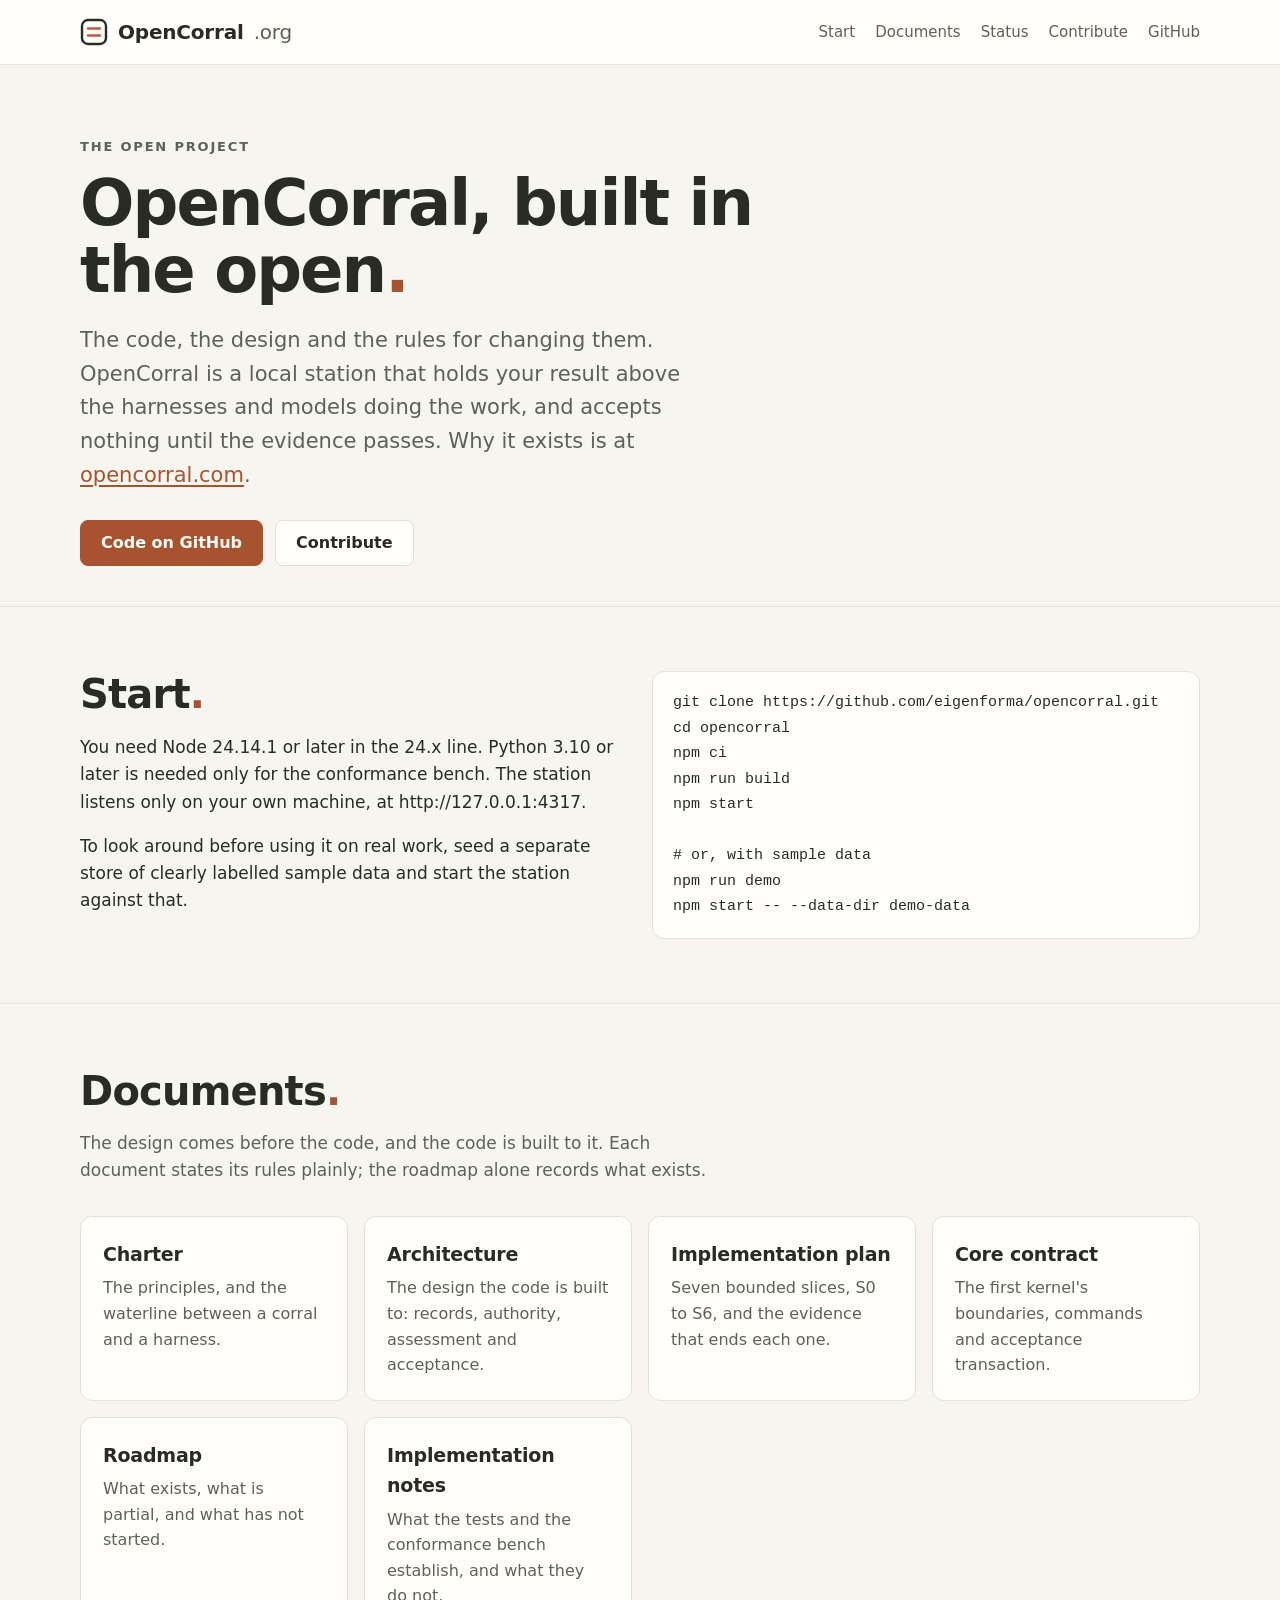
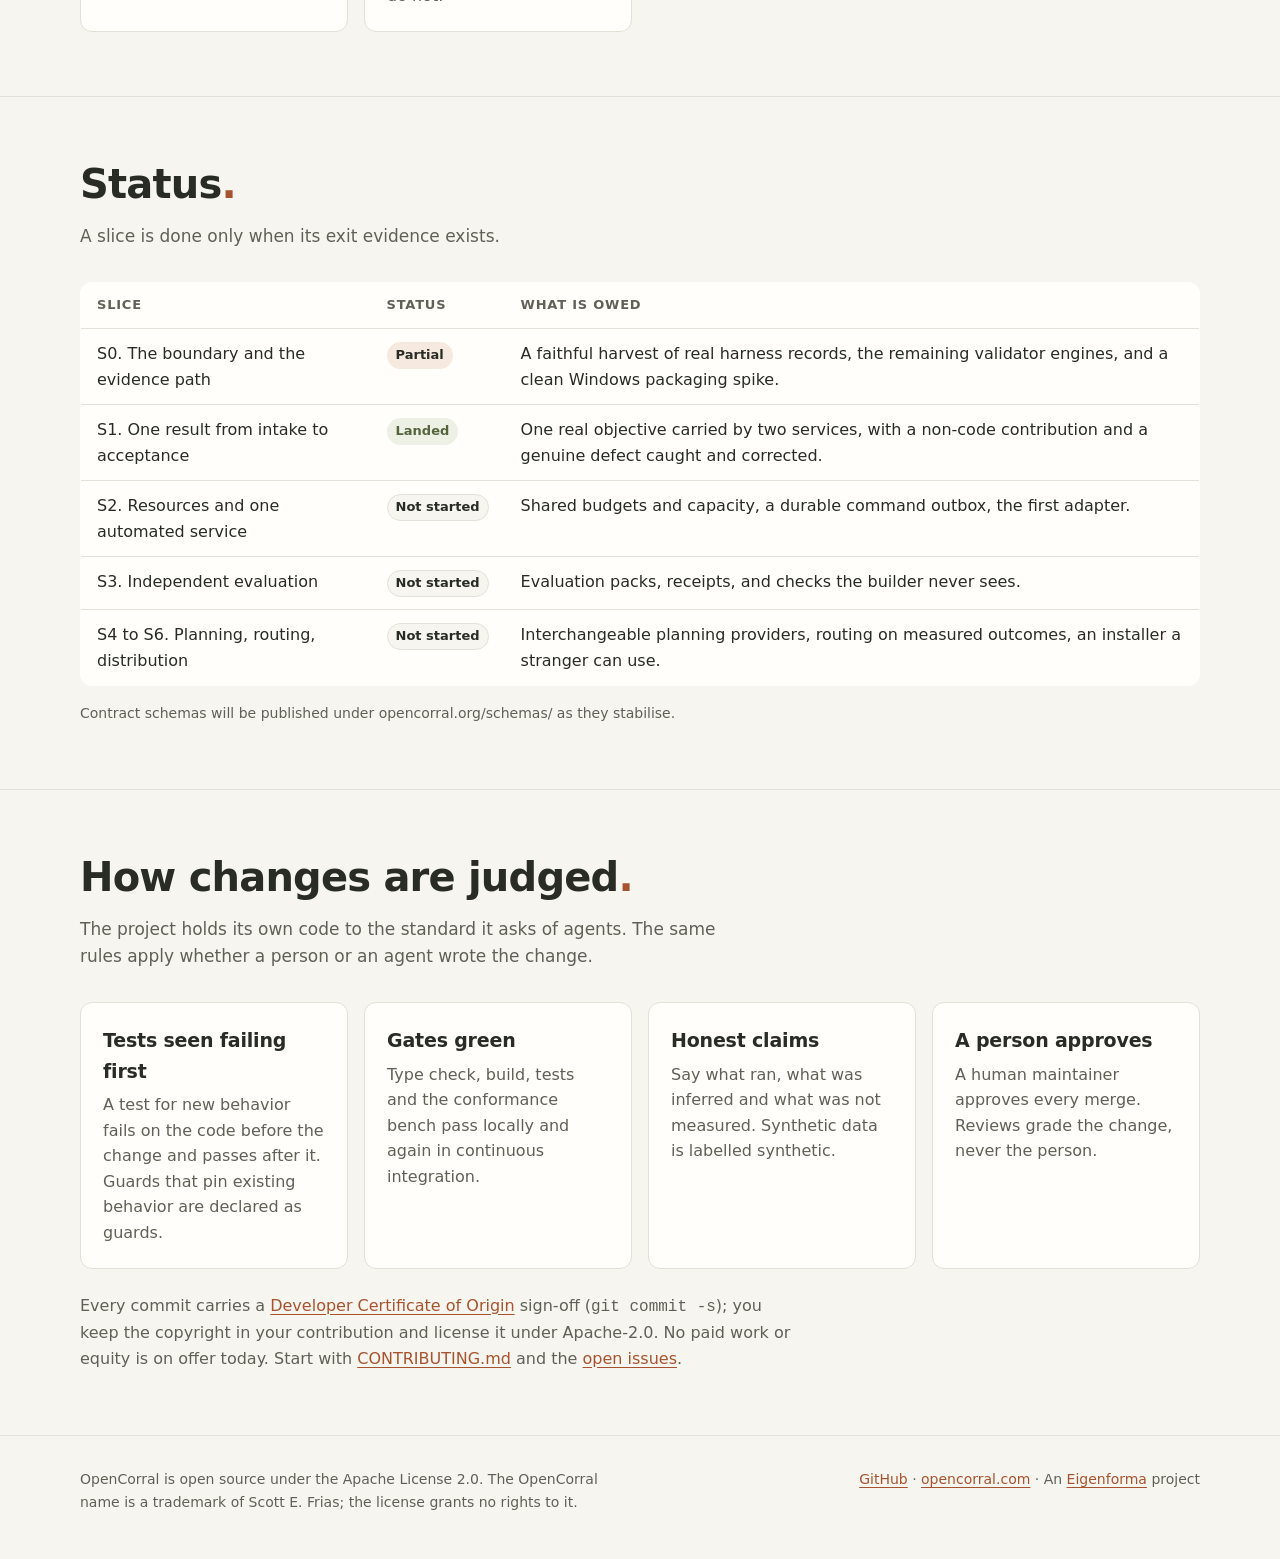
==== index.html @ a3048bc7 "Publish the opencorral.org site The site for opencorral.org, served by GitHub Pages. Drafted by Clau" ====
<!doctype html>
<html lang="en">
<head>
<meta charset="utf-8">
<meta name="viewport" content="width=device-width, initial-scale=1">
<title>OpenCorral · The open project</title>
<meta name="description" content="The OpenCorral open project: the code, the design documents, the roadmap and how changes are judged. Apache-2.0.">
<link rel="stylesheet" href="style.css">
</head>
<body>
<header class="site-head">
  <div class="wrap">
    <a class="brand" href="/" aria-label="OpenCorral open project home">
      <svg width="28" height="28" viewBox="0 0 28 28" fill="none" aria-hidden="true"><rect x="2" y="2" width="24" height="24" rx="6" stroke="currentColor" stroke-width="2.4"/><path d="M8 10.5h12M8 17.5h12" stroke="#b45c3d" stroke-width="2.4" stroke-linecap="round"/></svg>
      OpenCorral <span style="color:var(--muted);font-weight:500">.org</span>
    </a>
    <nav class="site-nav" aria-label="Main">
      <a href="#start">Start</a>
      <a href="#documents">Documents</a>
      <a href="#status">Status</a>
      <a href="#contribute">Contribute</a>
      <a href="https://github.com/eigenforma/opencorral">GitHub</a>
    </nav>
  </div>
</header>

<main>
  <div class="wrap hero">
    <p class="eyebrow">The open project</p>
    <h1>OpenCorral, built in the open<span class="dot">.</span></h1>
    <p class="lede">The code, the design and the rules for changing them. OpenCorral is a local station that holds your result above the harnesses and models doing the work, and accepts nothing until the evidence passes. Why it exists is at <a href="https://opencorral.com">opencorral.com</a>.</p>
    <div class="actions">
      <a class="button primary" href="https://github.com/eigenforma/opencorral">Code on GitHub</a>
      <a class="button" href="#contribute">Contribute</a>
    </div>
  </div>

  <section id="start">
    <div class="wrap two">
      <div>
        <h2>Start<span class="dot">.</span></h2>
        <p>You need Node 24.14.1 or later in the 24.x line. Python 3.10 or later is needed only for the conformance bench. The station listens only on your own machine, at http://127.0.0.1:4317.</p>
        <p>To look around before using it on real work, seed a separate store of clearly labelled sample data and start the station against that.</p>
      </div>
      <div>
<pre><code>git clone https://github.com/eigenforma/opencorral.git
cd opencorral
npm ci
npm run build
npm start

# or, with sample data
npm run demo
npm start -- --data-dir demo-data</code></pre>
      </div>
    </div>
  </section>

  <section id="documents">
    <div class="wrap">
      <h2>Documents<span class="dot">.</span></h2>
      <p class="section-intro">The design comes before the code, and the code is built to it. Each document states its rules plainly; the roadmap alone records what exists.</p>
      <div class="grid">
        <a class="card" href="https://github.com/eigenforma/opencorral/blob/main/docs/CHARTER.md"><h3>Charter</h3><p>The principles, and the waterline between a corral and a harness.</p></a>
        <a class="card" href="https://github.com/eigenforma/opencorral/blob/main/docs/ARCHITECTURE.md"><h3>Architecture</h3><p>The design the code is built to: records, authority, assessment and acceptance.</p></a>
        <a class="card" href="https://github.com/eigenforma/opencorral/blob/main/docs/IMPLEMENTATION_PLAN.md"><h3>Implementation plan</h3><p>Seven bounded slices, S0 to S6, and the evidence that ends each one.</p></a>
        <a class="card" href="https://github.com/eigenforma/opencorral/blob/main/docs/CORE_CONTRACT.md"><h3>Core contract</h3><p>The first kernel's boundaries, commands and acceptance transaction.</p></a>
        <a class="card" href="https://github.com/eigenforma/opencorral/blob/main/docs/ROADMAP.md"><h3>Roadmap</h3><p>What exists, what is partial, and what has not started.</p></a>
        <a class="card" href="https://github.com/eigenforma/opencorral/blob/main/docs/IMPLEMENTATION-NOTES.md"><h3>Implementation notes</h3><p>What the tests and the conformance bench establish, and what they do not.</p></a>
      </div>
    </div>
  </section>

  <section id="status">
    <div class="wrap">
      <h2>Status<span class="dot">.</span></h2>
      <p class="section-intro">A slice is done only when its exit evidence exists.</p>
      <div class="table-box">
        <table class="status">
          <thead><tr><th scope="col">Slice</th><th scope="col">Status</th><th scope="col">What is owed</th></tr></thead>
          <tbody>
            <tr><td>S0. The boundary and the evidence path</td><td><span class="tag partial">Partial</span></td><td>A faithful harvest of real harness records, the remaining validator engines, and a clean Windows packaging spike.</td></tr>
            <tr><td>S1. One result from intake to acceptance</td><td><span class="tag landed">Landed</span></td><td>One real objective carried by two services, with a non-code contribution and a genuine defect caught and corrected.</td></tr>
            <tr><td>S2. Resources and one automated service</td><td><span class="tag">Not started</span></td><td>Shared budgets and capacity, a durable command outbox, the first adapter.</td></tr>
            <tr><td>S3. Independent evaluation</td><td><span class="tag">Not started</span></td><td>Evaluation packs, receipts, and checks the builder never sees.</td></tr>
            <tr><td>S4 to S6. Planning, routing, distribution</td><td><span class="tag">Not started</span></td><td>Interchangeable planning providers, routing on measured outcomes, an installer a stranger can use.</td></tr>
          </tbody>
        </table>
      </div>
      <p class="fineprint">Contract schemas will be published under opencorral.org/schemas/ as they stabilise.</p>
    </div>
  </section>

  <section id="contribute">
    <div class="wrap">
      <h2>How changes are judged<span class="dot">.</span></h2>
      <p class="section-intro">The project holds its own code to the standard it asks of agents. The same rules apply whether a person or an agent wrote the change.</p>
      <div class="grid">
        <div class="card"><h3>Tests seen failing first</h3><p>A test for new behavior fails on the code before the change and passes after it. Guards that pin existing behavior are declared as guards.</p></div>
        <div class="card"><h3>Gates green</h3><p>Type check, build, tests and the conformance bench pass locally and again in continuous integration.</p></div>
        <div class="card"><h3>Honest claims</h3><p>Say what ran, what was inferred and what was not measured. Synthetic data is labelled synthetic.</p></div>
        <div class="card"><h3>A person approves</h3><p>A human maintainer approves every merge. Reviews grade the change, never the person.</p></div>
      </div>
      <p class="not-yet">Every commit carries a <a href="https://developercertificate.org/">Developer Certificate of Origin</a> sign-off (<code>git commit -s</code>); you keep the copyright in your contribution and license it under Apache-2.0. No paid work or equity is on offer today. Start with <a href="https://github.com/eigenforma/opencorral/blob/main/CONTRIBUTING.md">CONTRIBUTING.md</a> and the <a href="https://github.com/eigenforma/opencorral/issues">open issues</a>.</p>
    </div>
  </section>
</main>

<footer class="site-foot">
  <div class="wrap">
    <p>OpenCorral is open source under the Apache License 2.0. The OpenCorral name is a trademark of Scott E. Frias; the license grants no rights to it.</p>
    <p><a href="https://github.com/eigenforma/opencorral">GitHub</a> · <a href="https://opencorral.com">opencorral.com</a> · An <a href="https://eigenforma.com">Eigenforma</a> project</p>
  </div>
</footer>
</body>
</html>
---- style.css ----
:root {
  color-scheme: light dark;
  --canvas: #f6f5f0;
  --surface: #fffefa;
  --ink: #292c25;
  --muted: #5f6157;
  --line: #e2e1d7;
  --accent: #a8532f;
  --accent-ink: #fffefa;
  --olive: #55633d;
  --olive-soft: #edf0e4;
  --warn-soft: #f6e9df;
  --shadow: 0 1px 2px rgba(41, 44, 37, .06), 0 12px 32px rgba(41, 44, 37, .08);
  font-family: "Segoe UI", -apple-system, BlinkMacSystemFont, system-ui, sans-serif;
  line-height: 1.6;
}
@media (prefers-color-scheme: dark) {
  :root {
    --canvas: #1a1b17;
    --surface: #23241f;
    --ink: #ecebe4;
    --muted: #b0b1a6;
    --line: #36372f;
    --accent: #e0896a;
    --accent-ink: #1a1b17;
    --olive: #b3c294;
    --olive-soft: #2b3024;
    --warn-soft: #3a2a22;
    --shadow: 0 1px 2px rgba(0, 0, 0, .3), 0 12px 32px rgba(0, 0, 0, .35);
  }
}
* { box-sizing: border-box; }
body { margin: 0; background: var(--canvas); color: var(--ink); font-size: 17px; }
a { color: var(--accent); text-underline-offset: 3px; }
a:hover { text-decoration-thickness: 2px; }
img { max-width: 100%; height: auto; display: block; }
.wrap { width: min(1120px, 100% - 32px); margin-inline: auto; }

.draft-bar { background: var(--warn-soft); color: var(--ink); text-align: center; font-size: 14px; padding: 8px 16px; border-bottom: 1px solid var(--line); }

.site-head { border-bottom: 1px solid var(--line); background: var(--surface); }
.site-head .wrap { display: flex; align-items: center; justify-content: space-between; gap: 16px; padding-block: 14px; flex-wrap: wrap; }
.brand { display: inline-flex; align-items: center; gap: 10px; color: var(--ink); text-decoration: none; font-weight: 650; font-size: 20px; letter-spacing: -.01em; }
.brand svg { flex: none; }
.site-nav { display: flex; gap: 6px 20px; flex-wrap: wrap; font-size: 15px; }
.site-nav a { color: var(--muted); text-decoration: none; padding: 6px 0; }
.site-nav a:hover { color: var(--ink); }

.hero { padding: 72px 0 40px; }
.eyebrow { font-size: 13px; letter-spacing: .14em; text-transform: uppercase; color: var(--muted); font-weight: 600; margin: 0 0 12px; }
h1 { font-size: clamp(38px, 6vw, 64px); line-height: 1.05; letter-spacing: -.03em; margin: 0 0 20px; font-weight: 650; max-width: 16ch; }
h1 .dot, h2 .dot { color: var(--accent); }
.lede { font-size: clamp(18px, 2.2vw, 21px); color: var(--muted); max-width: 46ch; margin: 0 0 28px; }
.actions { display: flex; gap: 12px; flex-wrap: wrap; align-items: center; }
.button { display: inline-flex; align-items: center; gap: 8px; min-height: 46px; padding: 0 20px; border-radius: 8px; font-weight: 600; font-size: 16px; text-decoration: none; border: 1px solid var(--line); background: var(--surface); color: var(--ink); }
.button.primary { background: var(--accent); border-color: var(--accent); color: var(--accent-ink); }
.fineprint { font-size: 14px; color: var(--muted); margin: 16px 0 0; }

.shot { margin: 8px 0 0; }
.shot img { border-radius: 12px; border: 1px solid var(--line); box-shadow: var(--shadow); }
.shot figcaption { font-size: 14px; color: var(--muted); margin-top: 12px; }

section { padding: 64px 0; border-top: 1px solid var(--line); }
h2 { font-size: clamp(28px, 4vw, 40px); line-height: 1.15; letter-spacing: -.02em; margin: 0 0 16px; font-weight: 650; }
h3 { font-size: 19px; margin: 0 0 6px; letter-spacing: -.01em; }
.section-intro { color: var(--muted); max-width: 60ch; margin: 0 0 32px; }

.quotes { display: grid; gap: 20px; grid-template-columns: repeat(auto-fit, minmax(300px, 1fr)); }
blockquote { margin: 0; padding: 24px; background: var(--surface); border: 1px solid var(--line); border-radius: 12px; font-size: 18px; }
blockquote p { margin: 0; }
.attribution { margin: 24px 0 0; color: var(--muted); font-size: 15px; }

.grid { display: grid; gap: 16px; grid-template-columns: repeat(auto-fit, minmax(260px, 1fr)); }
.card { background: var(--surface); border: 1px solid var(--line); border-radius: 12px; padding: 22px; }
.card p { margin: 0; color: var(--muted); font-size: 16px; }
.not-yet { margin: 24px 0 0; color: var(--muted); font-size: 16px; max-width: 70ch; }

.evidence { display: grid; gap: 40px; grid-template-columns: 1fr; align-items: center; }
@media (min-width: 900px) { .evidence { grid-template-columns: 5fr 7fr; } }
.figure-row { display: grid; gap: 12px; grid-template-columns: repeat(3, 1fr); margin: 24px 0; }
.figure { background: var(--surface); border: 1px solid var(--line); border-radius: 12px; padding: 16px; }
.figure strong { display: block; font-size: 32px; letter-spacing: -.02em; line-height: 1.1; }
.figure span { font-size: 14px; color: var(--muted); }

.join { display: grid; gap: 32px; grid-template-columns: 1fr; }
@media (min-width: 900px) { .join { grid-template-columns: 1fr 1fr; } }
ul.clean { list-style: none; padding: 0; margin: 0; display: grid; gap: 10px; }
ul.clean li { padding: 14px 16px; background: var(--surface); border: 1px solid var(--line); border-radius: 10px; font-size: 16px; }
ul.clean li small { display: block; color: var(--muted); font-size: 13px; letter-spacing: .04em; text-transform: uppercase; margin-bottom: 2px; }
.callout { background: var(--olive-soft); border-radius: 12px; padding: 22px; margin-top: 20px; }
.callout p { margin: 0; }

.site-foot { border-top: 1px solid var(--line); padding: 32px 0 48px; font-size: 14px; color: var(--muted); }
.site-foot .wrap { display: flex; gap: 12px 32px; flex-wrap: wrap; justify-content: space-between; }
.site-foot p { margin: 0; max-width: 60ch; }

@media (max-width: 560px) {
  body { font-size: 16px; }
  .hero { padding-top: 48px; }
  section { padding: 48px 0; }
  .figure strong { font-size: 26px; }
}

pre { background: var(--surface); border: 1px solid var(--line); border-radius: 12px; padding: 18px 20px; overflow-x: auto; font-size: 15px; line-height: 1.7; margin: 0; }
code { font-family: Consolas, "SFMono-Regular", Menlo, monospace; }
.two { display: grid; gap: 24px; grid-template-columns: 1fr; }
@media (min-width: 900px) { .two { grid-template-columns: 1fr 1fr; } }
a.card { text-decoration: none; color: var(--ink); }
a.card:hover { border-color: var(--accent); }
.status { width: 100%; border-collapse: collapse; background: var(--surface); border: 1px solid var(--line); border-radius: 12px; overflow: hidden; font-size: 16px; }
.status th, .status td { text-align: left; padding: 12px 16px; border-bottom: 1px solid var(--line); vertical-align: top; }
.status th { font-size: 13px; letter-spacing: .06em; text-transform: uppercase; color: var(--muted); font-weight: 600; }
.status tr:last-child td { border-bottom: 0; }
.tag { display: inline-block; font-size: 13px; font-weight: 600; padding: 2px 8px; border-radius: 999px; background: var(--canvas); border: 1px solid var(--line); white-space: nowrap; }
.tag.landed { background: var(--olive-soft); color: var(--olive); border-color: transparent; }
.tag.partial { background: var(--warn-soft); border-color: transparent; }
.table-box { overflow-x: auto; }
.two > * { min-width: 0; }
.status { min-width: 600px; }
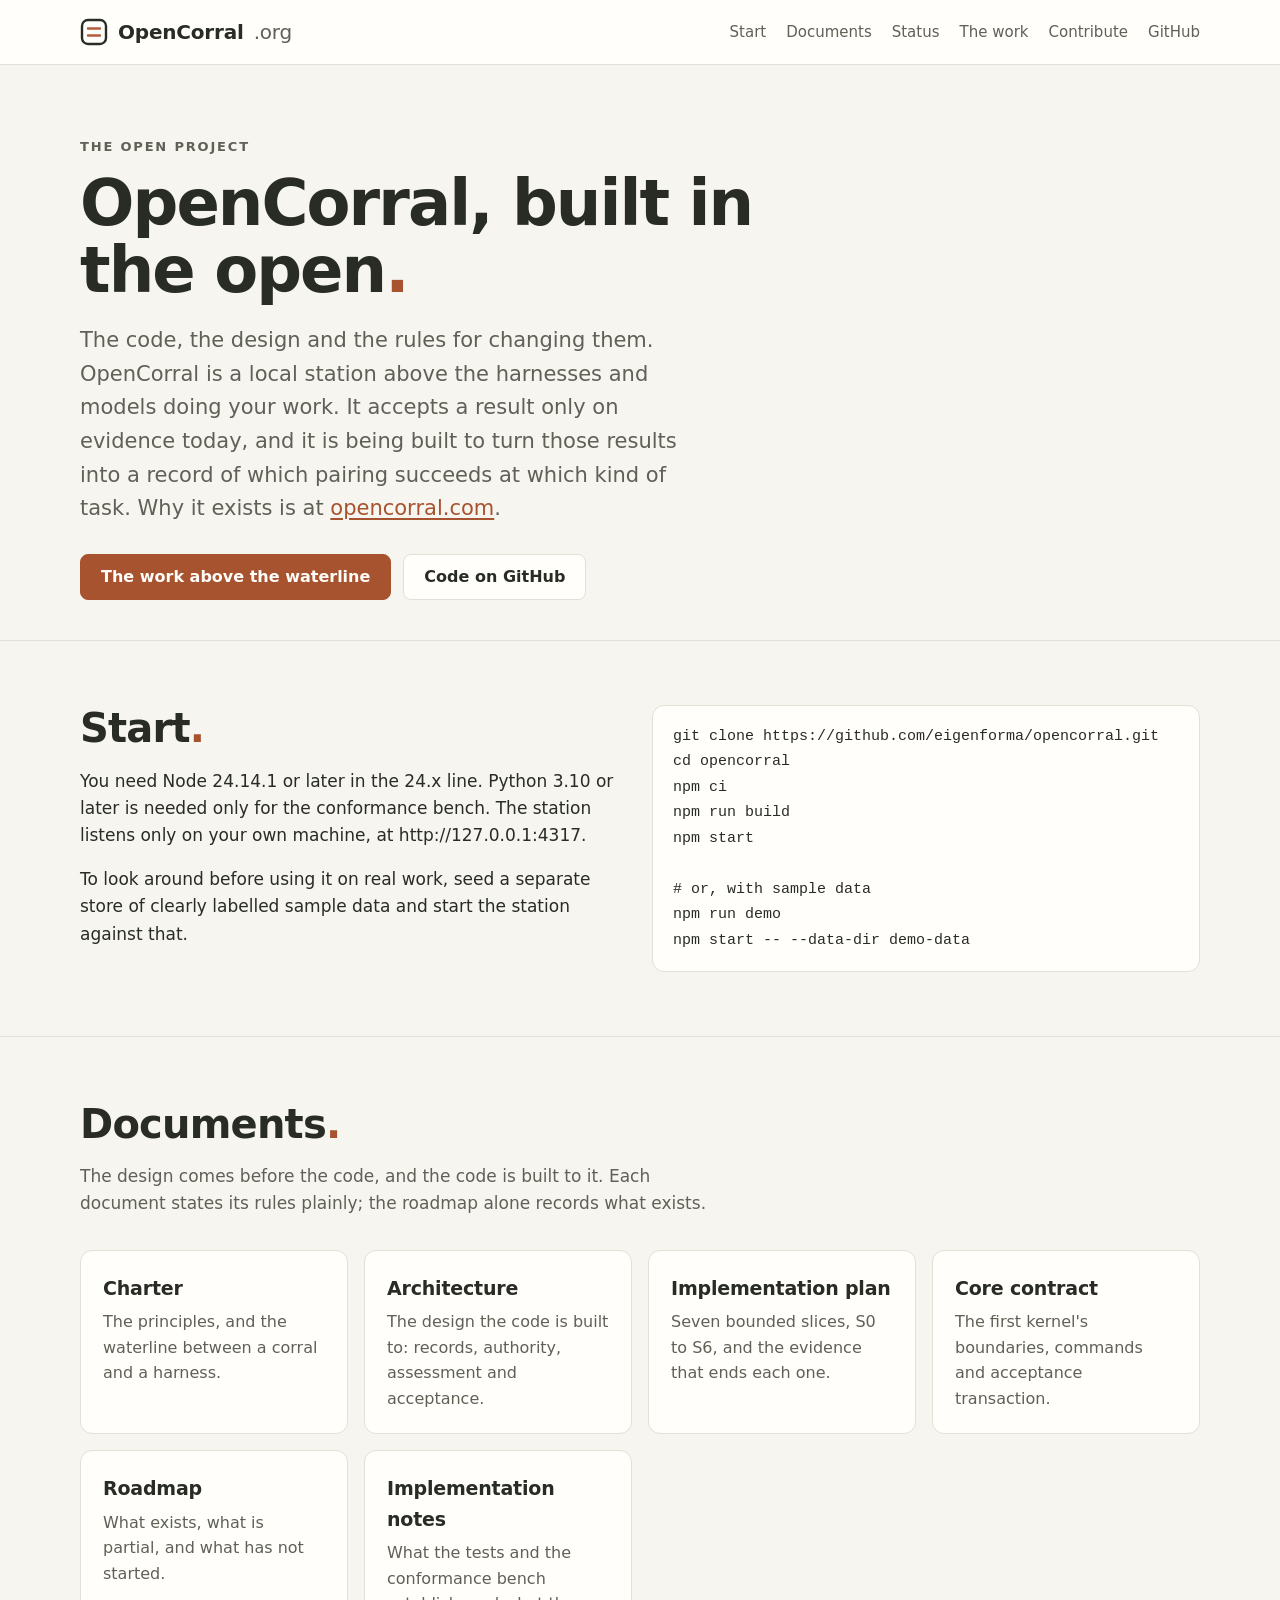
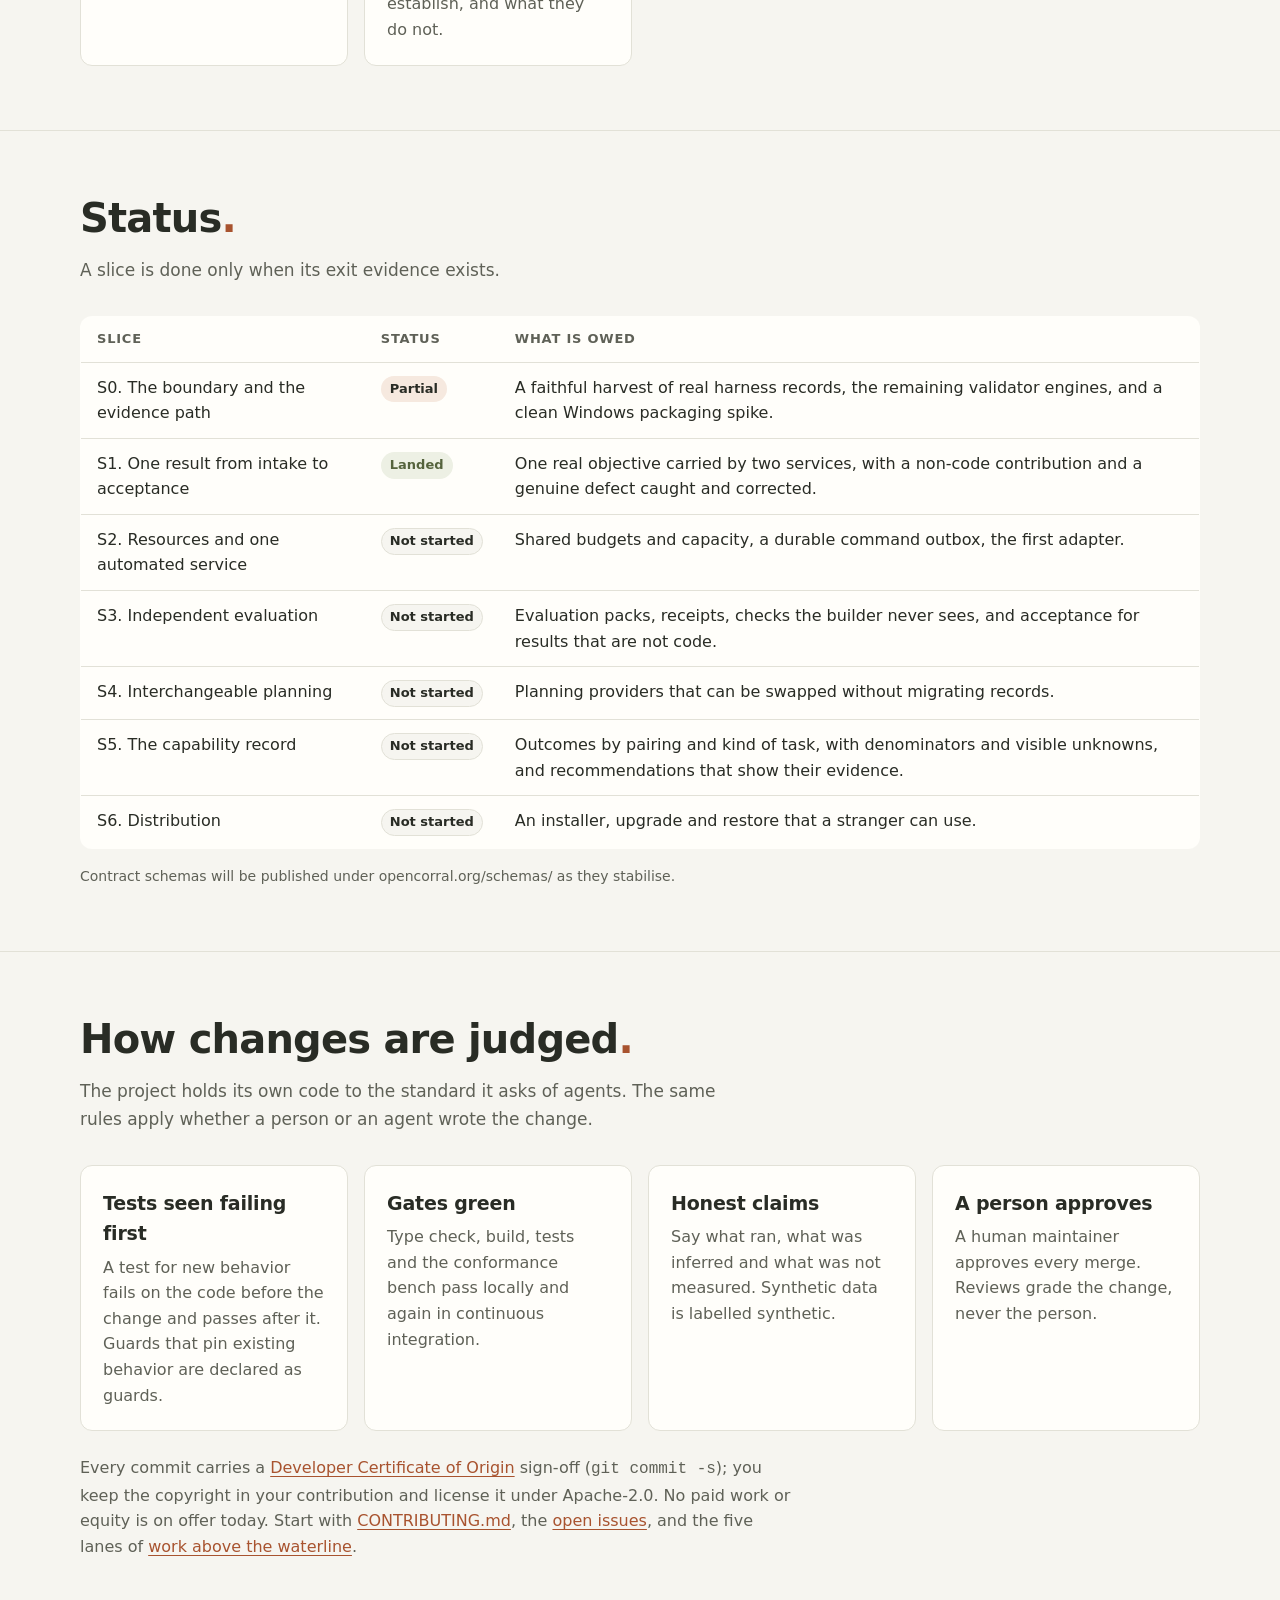
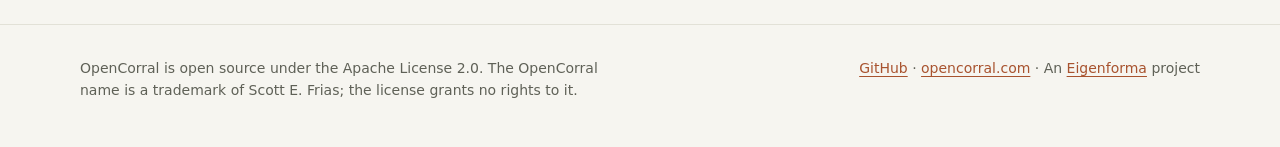
==== commit 698552b2: "Add the work above the waterline for developers A new page at /work/ describes the five lanes of ope" ====
--- a/index.html
+++ b/index.html
@@ -4,7 +4,7 @@
 <meta charset="utf-8">
 <meta name="viewport" content="width=device-width, initial-scale=1">
 <title>OpenCorral · The open project</title>
-<meta name="description" content="The OpenCorral open project: the code, the design documents, the roadmap and how changes are judged. Apache-2.0.">
+<meta name="description" content="The OpenCorral open project: the code, the design documents, the roadmap, the open work above the waterline, and how changes are judged. Apache-2.0.">
 <link rel="stylesheet" href="style.css">
 </head>
 <body>
@@ -18,6 +18,7 @@
       <a href="#start">Start</a>
       <a href="#documents">Documents</a>
       <a href="#status">Status</a>
+      <a href="/work/">The work</a>
       <a href="#contribute">Contribute</a>
       <a href="https://github.com/eigenforma/opencorral">GitHub</a>
     </nav>
@@ -28,10 +29,10 @@
   <div class="wrap hero">
     <p class="eyebrow">The open project</p>
     <h1>OpenCorral, built in the open<span class="dot">.</span></h1>
-    <p class="lede">The code, the design and the rules for changing them. OpenCorral is a local station that holds your result above the harnesses and models doing the work, and accepts nothing until the evidence passes. Why it exists is at <a href="https://opencorral.com">opencorral.com</a>.</p>
+    <p class="lede">The code, the design and the rules for changing them. OpenCorral is a local station above the harnesses and models doing your work. It accepts a result only on evidence today, and it is being built to turn those results into a record of which pairing succeeds at which kind of task. Why it exists is at <a href="https://opencorral.com">opencorral.com</a>.</p>
     <div class="actions">
-      <a class="button primary" href="https://github.com/eigenforma/opencorral">Code on GitHub</a>
-      <a class="button" href="#contribute">Contribute</a>
+      <a class="button primary" href="/work/">The work above the waterline</a>
+      <a class="button" href="https://github.com/eigenforma/opencorral">Code on GitHub</a>
     </div>
   </div>
 
@@ -82,8 +83,10 @@
             <tr><td>S0. The boundary and the evidence path</td><td><span class="tag partial">Partial</span></td><td>A faithful harvest of real harness records, the remaining validator engines, and a clean Windows packaging spike.</td></tr>
             <tr><td>S1. One result from intake to acceptance</td><td><span class="tag landed">Landed</span></td><td>One real objective carried by two services, with a non-code contribution and a genuine defect caught and corrected.</td></tr>
             <tr><td>S2. Resources and one automated service</td><td><span class="tag">Not started</span></td><td>Shared budgets and capacity, a durable command outbox, the first adapter.</td></tr>
-            <tr><td>S3. Independent evaluation</td><td><span class="tag">Not started</span></td><td>Evaluation packs, receipts, and checks the builder never sees.</td></tr>
-            <tr><td>S4 to S6. Planning, routing, distribution</td><td><span class="tag">Not started</span></td><td>Interchangeable planning providers, routing on measured outcomes, an installer a stranger can use.</td></tr>
+            <tr><td>S3. Independent evaluation</td><td><span class="tag">Not started</span></td><td>Evaluation packs, receipts, checks the builder never sees, and acceptance for results that are not code.</td></tr>
+            <tr><td>S4. Interchangeable planning</td><td><span class="tag">Not started</span></td><td>Planning providers that can be swapped without migrating records.</td></tr>
+            <tr><td>S5. The capability record</td><td><span class="tag">Not started</span></td><td>Outcomes by pairing and kind of task, with denominators and visible unknowns, and recommendations that show their evidence.</td></tr>
+            <tr><td>S6. Distribution</td><td><span class="tag">Not started</span></td><td>An installer, upgrade and restore that a stranger can use.</td></tr>
           </tbody>
         </table>
       </div>
@@ -101,7 +104,7 @@
         <div class="card"><h3>Honest claims</h3><p>Say what ran, what was inferred and what was not measured. Synthetic data is labelled synthetic.</p></div>
         <div class="card"><h3>A person approves</h3><p>A human maintainer approves every merge. Reviews grade the change, never the person.</p></div>
       </div>
-      <p class="not-yet">Every commit carries a <a href="https://developercertificate.org/">Developer Certificate of Origin</a> sign-off (<code>git commit -s</code>); you keep the copyright in your contribution and license it under Apache-2.0. No paid work or equity is on offer today. Start with <a href="https://github.com/eigenforma/opencorral/blob/main/CONTRIBUTING.md">CONTRIBUTING.md</a> and the <a href="https://github.com/eigenforma/opencorral/issues">open issues</a>.</p>
+      <p class="not-yet">Every commit carries a <a href="https://developercertificate.org/">Developer Certificate of Origin</a> sign-off (<code>git commit -s</code>); you keep the copyright in your contribution and license it under Apache-2.0. No paid work or equity is on offer today. Start with <a href="https://github.com/eigenforma/opencorral/blob/main/CONTRIBUTING.md">CONTRIBUTING.md</a>, the <a href="https://github.com/eigenforma/opencorral/issues">open issues</a>, and the five lanes of <a href="/work/">work above the waterline</a>.</p>
     </div>
   </section>
 </main>
--- a/style.css
+++ b/style.css
@@ -117,3 +117,34 @@
 .table-box { overflow-x: auto; }
 .two > * { min-width: 0; }
 .status { min-width: 600px; }
+
+/* Market layers and the waterline */
+.layers { display: grid; gap: 10px; max-width: 860px; margin: 8px 0 0; }
+.layer { background: var(--surface); border: 1px solid var(--line); border-radius: 12px; padding: 16px 20px; display: grid; gap: 4px 24px; grid-template-columns: 1fr; }
+@media (min-width: 760px) { .layer { grid-template-columns: 2fr 3fr; align-items: baseline; } }
+.layer h3 { margin: 0; font-size: 18px; }
+.layer p { margin: 0; color: var(--muted); font-size: 15px; }
+.layer.top { border: 2px solid var(--accent); background: var(--warn-soft); }
+.layer .where { display: block; font-size: 13px; letter-spacing: .04em; text-transform: uppercase; color: var(--muted); font-weight: 600; margin-top: 4px; }
+.waterline { display: flex; align-items: center; gap: 12px; color: var(--muted); font-size: 13px; letter-spacing: .06em; text-transform: uppercase; font-weight: 600; margin: 6px 0; }
+.waterline::after { content: ""; flex: 1; border-top: 2px dashed var(--olive); }
+
+/* Definitions */
+dl.terms { display: grid; gap: 8px 28px; grid-template-columns: 1fr; margin: 0; max-width: 900px; }
+@media (min-width: 760px) { dl.terms { grid-template-columns: 220px 1fr; } }
+dl.terms dt { font-weight: 650; }
+dl.terms dd { margin: 0 0 8px; color: var(--muted); }
+
+/* Lanes */
+.lanes { display: grid; gap: 20px; }
+.lane { background: var(--surface); border: 1px solid var(--line); border-radius: 14px; padding: 24px 26px; }
+.lane header { display: flex; flex-wrap: wrap; align-items: baseline; gap: 8px 14px; margin-bottom: 12px; }
+.lane h3 { font-size: 22px; margin: 0; }
+.lane dl { display: grid; gap: 6px 24px; grid-template-columns: 1fr; margin: 0; }
+@media (min-width: 760px) { .lane dl { grid-template-columns: 170px 1fr; } }
+.lane dt { font-size: 13px; letter-spacing: .04em; text-transform: uppercase; color: var(--muted); font-weight: 600; padding-top: 3px; }
+.lane dd { margin: 0 0 10px; }
+.lane .num { font-size: 15px; color: var(--accent); font-weight: 700; letter-spacing: .02em; }
+
+ol.steps { max-width: 820px; padding-left: 22px; margin: 0; display: grid; gap: 10px; }
+ol.steps li { padding-left: 6px; }
